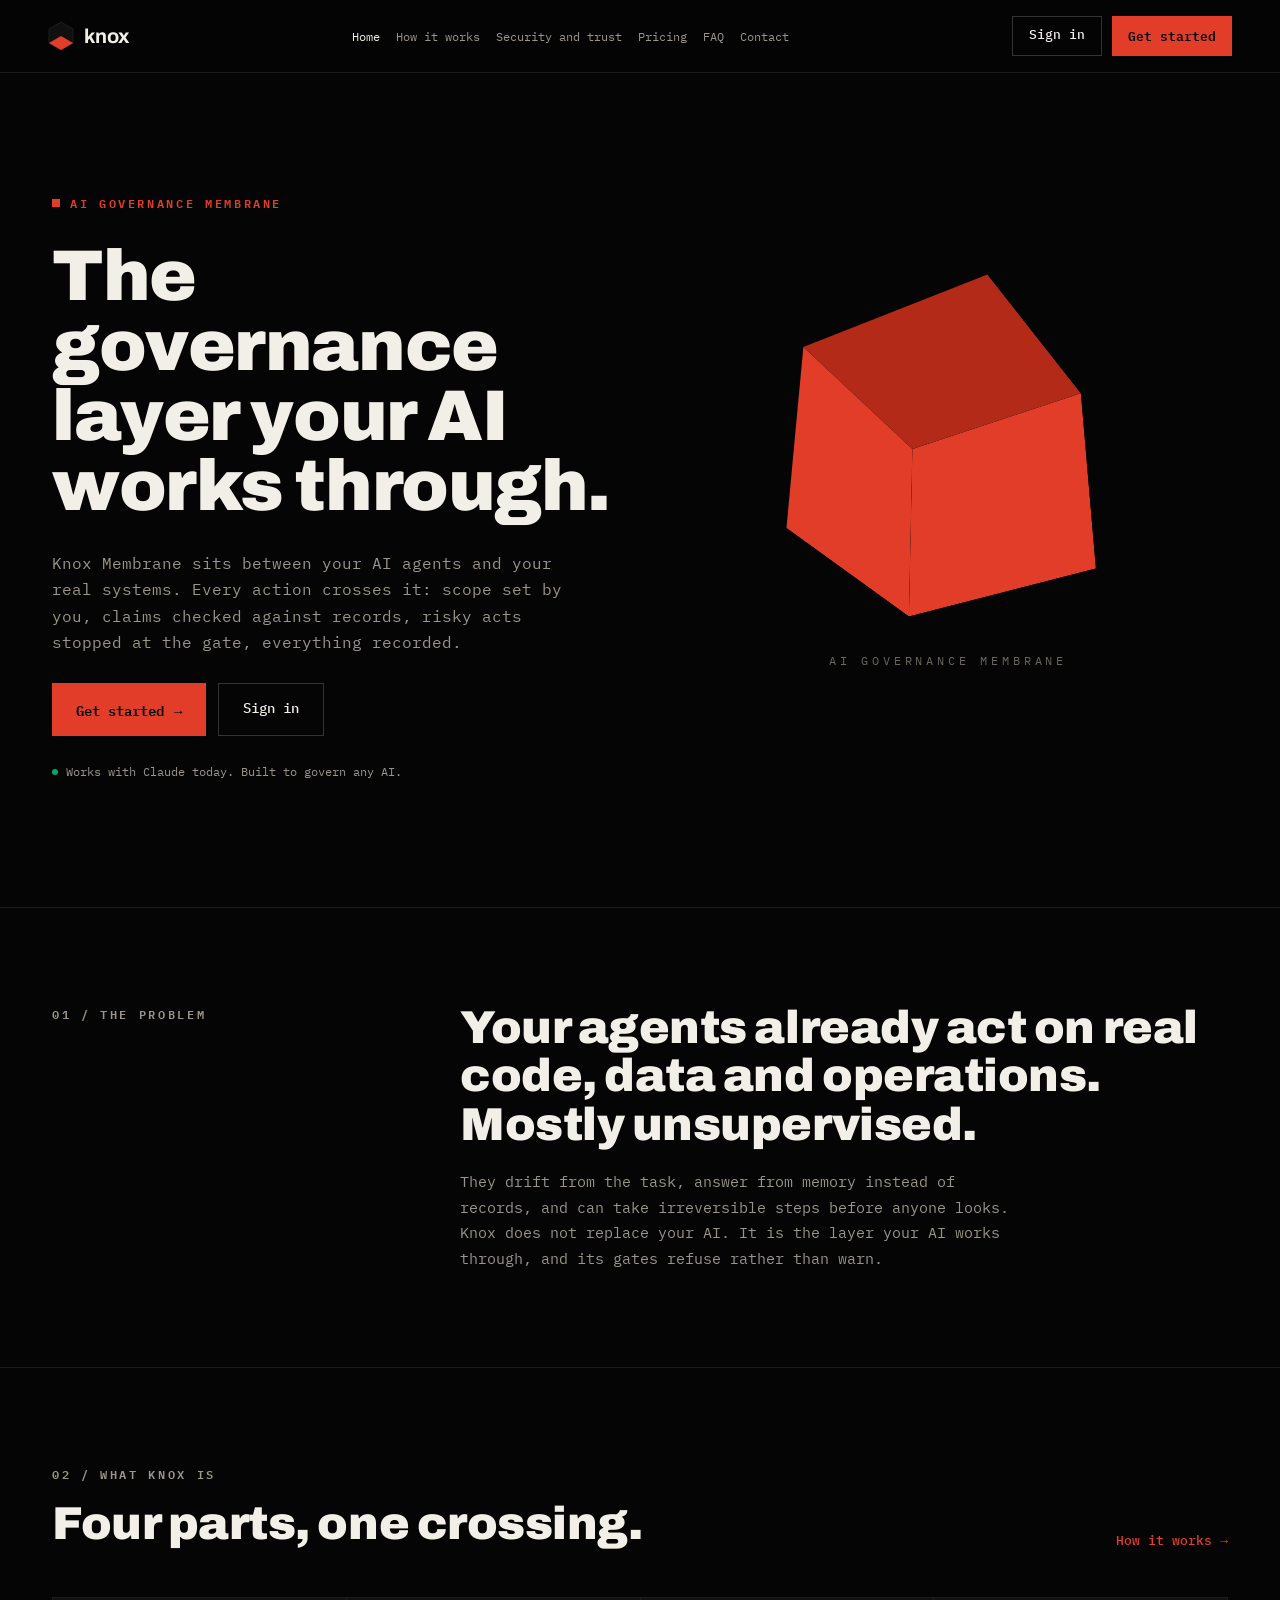
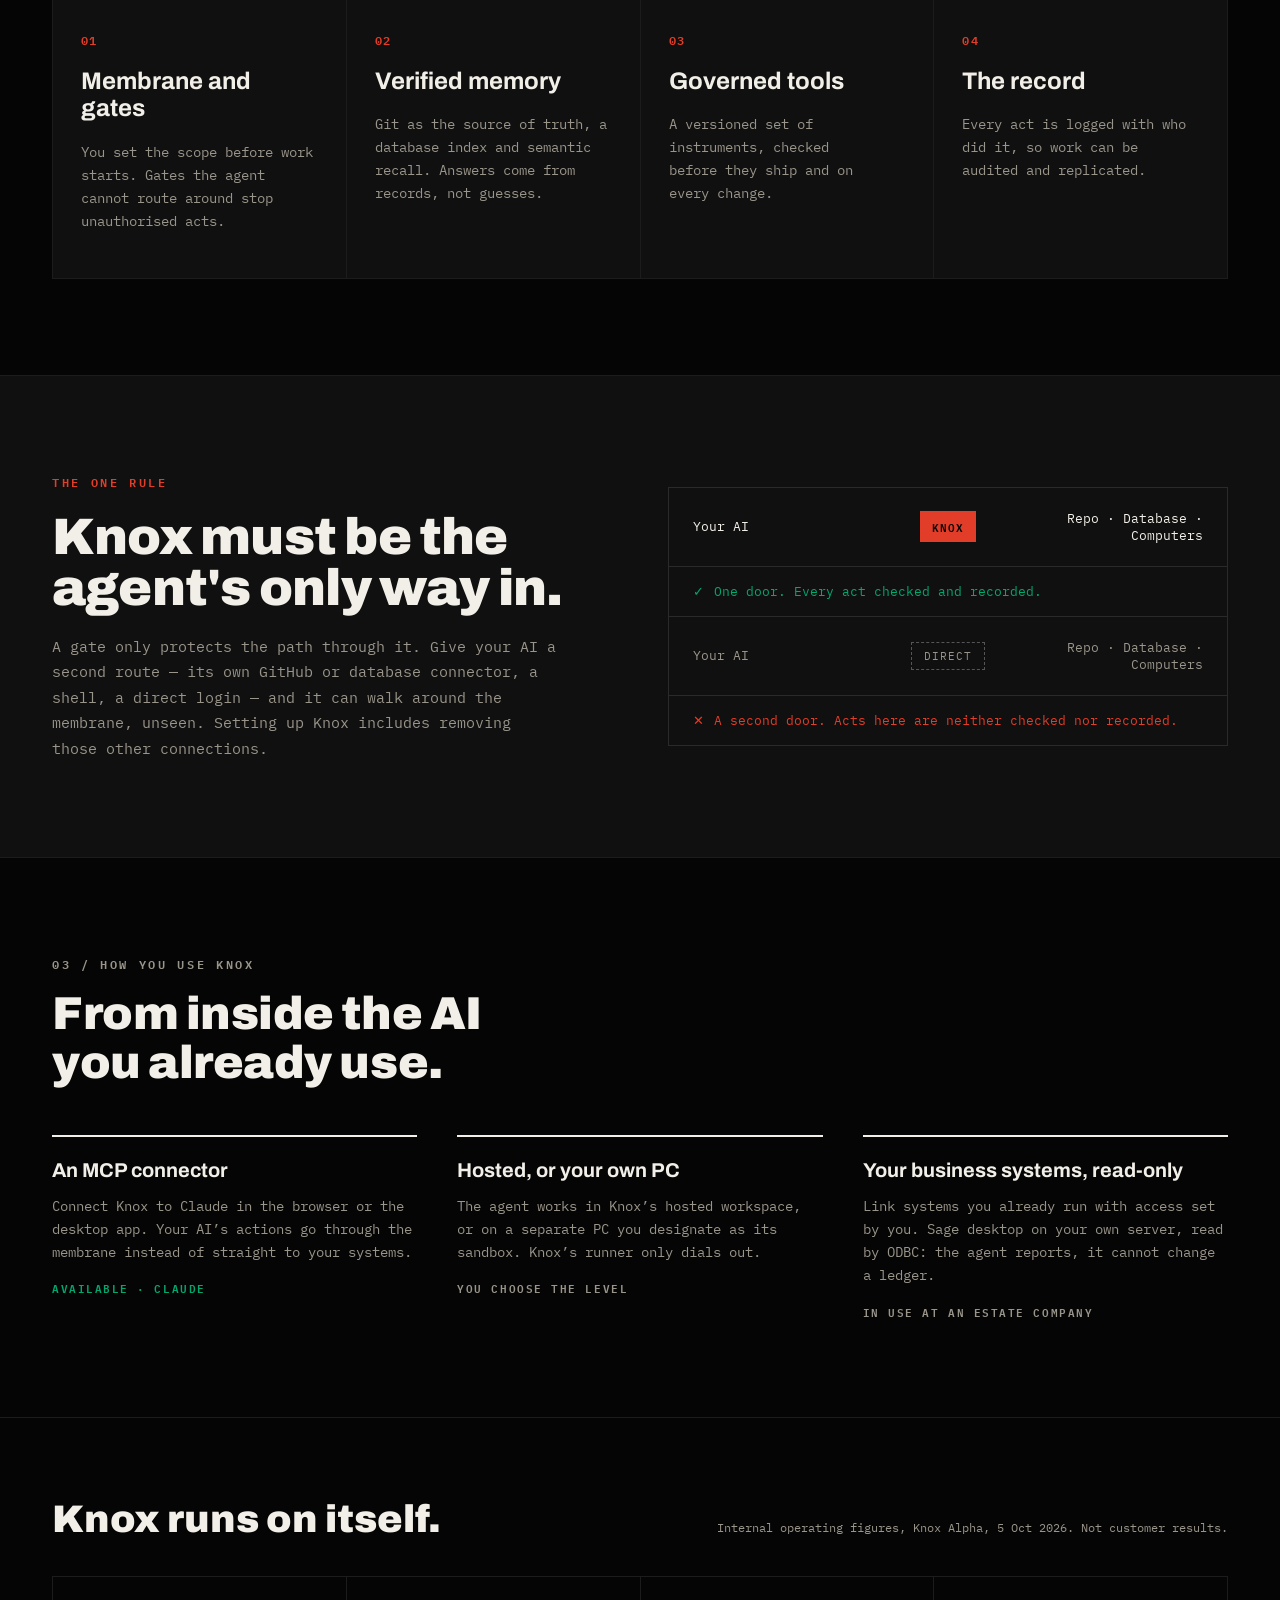
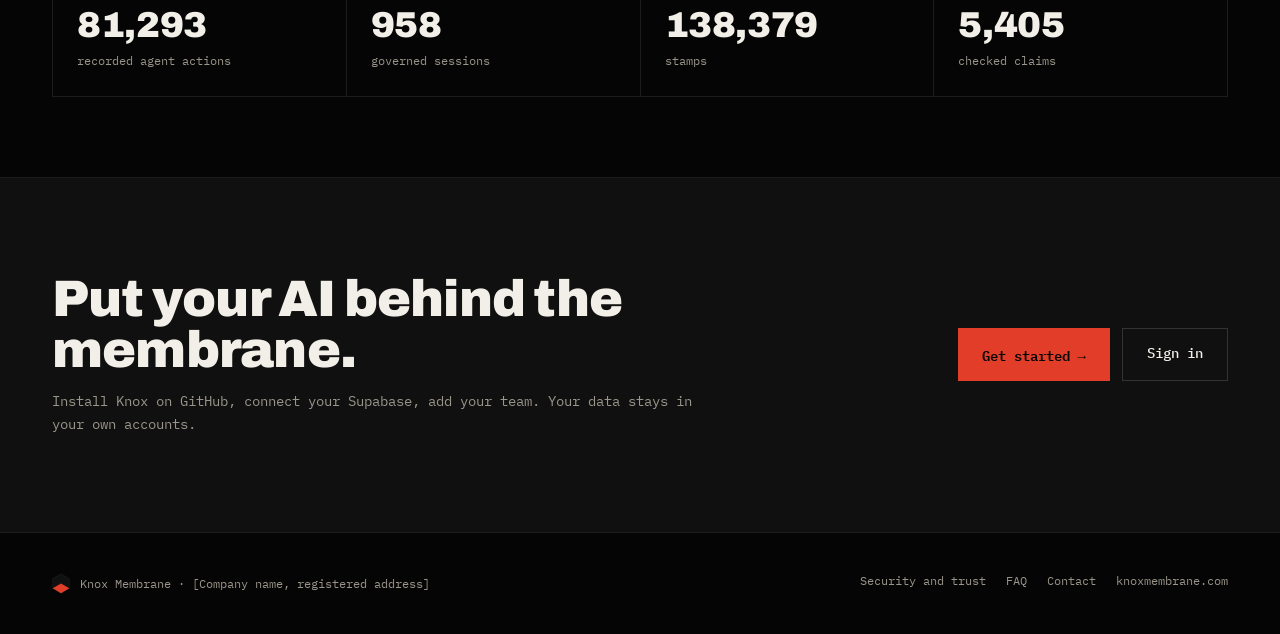
==== index.html @ 1e892e7b "Add files via upload" ====
<!DOCTYPE html>
<html lang="en">
<head>
<meta charset="utf-8">
<meta name="viewport" content="width=device-width, initial-scale=1">
<title>Knox Membrane — AI governance membrane</title>
<meta name="description" content="Knox Membrane is the governance layer your AI works through: scope set by you, claims checked against records, risky acts stopped at the gate, every act recorded.">
<meta name="theme-color" content="#050505">
<link rel="preload" href="fonts/archivo-latin.woff2" as="font" type="font/woff2" crossorigin>
<link rel="preload" href="fonts/plexmono-400.woff2" as="font" type="font/woff2" crossorigin>
<link rel="stylesheet" href="styles.css">
</head>
<body>
<div style="min-height:100vh;display:flex;flex-direction:column">

<header style="position:sticky;top:0;z-index:10;background:rgba(5,5,5,0.92);backdrop-filter:blur(8px);border-bottom:1px solid #1c1c1c">
  <div style="max-width:1240px;margin:0 auto;padding:16px 28px;display:flex;align-items:center;gap:16px 28px;flex-wrap:wrap">
    <a href="#" style="display:flex;align-items:center;gap:10px">
      <svg width="26" height="30" viewBox="-140 -160 280 320" aria-hidden="true"><polygon points="0,-150 130,-75 130,75 0,150 -130,75 -130,-75" fill="#101010" stroke="#262524" stroke-width="8"></polygon><polygon points="0,150 130,75 0,0 -130,75" fill="#E23D28"></polygon></svg>
      <span style="font-family:Archivo,sans-serif;font-weight:700;font-size:20px;color:#F2EFE8;line-height:1">knox</span>
    </a>
    <nav style="display:flex;flex-wrap:wrap;gap:8px 16px;font-size:12px;flex:1 1 auto;white-space:nowrap;justify-content:center">
      <a href="/" aria-current="page" style="color:#F2EFE8">Home</a>
      <a href="#" style="color:#9A958A" class="h1">How it works</a>
      <a href="#" style="color:#9A958A" class="h1">Security and trust</a>
      <a href="#" style="color:#9A958A" class="h1">Pricing</a>
      <a href="#" style="color:#9A958A" class="h1">FAQ</a>
      <a href="#" style="color:#9A958A" class="h1">Contact</a>
    </nav>
    <div style="display:flex;gap:10px;white-space:nowrap">
      <a href="https://auth.knoxmembrane.com" style="font-size:13px;font-weight:500;padding:9px 16px;border:1px solid #333;color:#F2EFE8" class="h2">Sign in</a>
      <a href="#get-started" style="font-size:13px;font-weight:600;padding:9px 16px;background:#E23D28;color:#050505" class="h3">Get started</a>
    </div>
  </div>
</header>

<main style="flex:1">

<section style="max-width:1240px;margin:0 auto;padding:72px 32px 80px;display:grid;grid-template-columns:repeat(auto-fit,minmax(min(100%,440px),1fr));gap:48px;align-items:center;min-height:calc(100vh - 66px)">
  <div style="display:flex;flex-direction:column;gap:28px">
    <div style="display:flex;align-items:center;gap:10px;font-size:12px;font-weight:600;letter-spacing:0.22em;color:#E23D28">
      <span style="width:8px;height:8px;background:#E23D28;display:block"></span>AI GOVERNANCE MEMBRANE
    </div>
    <h1 style="margin:0;font-family:Archivo,sans-serif;font-weight:900;font-size:clamp(40px,5.6vw,76px);line-height:0.98;letter-spacing:-0.02em;text-wrap:balance">The governance layer your AI works through.</h1>
    <p style="margin:0;font-size:16px;line-height:1.65;color:#9A958A;max-width:52ch;text-wrap:pretty">Knox Membrane sits between your AI agents and your real systems. Every action crosses it: scope set by you, claims checked against records, risky acts stopped at the gate, everything recorded.</p>
    <div style="display:flex;gap:12px;flex-wrap:wrap">
      <a href="#get-started" style="font-size:14px;font-weight:600;padding:15px 24px;background:#E23D28;color:#050505;display:flex;gap:10px;align-items:center" class="h3">Get started <span>→</span></a>
      <a href="https://auth.knoxmembrane.com" style="font-size:14px;font-weight:500;padding:15px 24px;border:1px solid #333;color:#F2EFE8" class="h2">Sign in</a>
    </div>
    <div style="font-size:12px;color:#9A958A;display:flex;gap:8px;align-items:center">
      <span style="width:6px;height:6px;border-radius:50%;background:#00A870;display:block"></span>Works with Claude today. Built to govern any AI.
    </div>
  </div>
  <div style="display:flex;flex-direction:column;justify-content:center;align-items:center;min-height:440px;gap:18px"><div class="knox-float" style="padding:40px 0 70px"><div role="img" aria-label="The Knox cube" style="perspective:1100px;width:220px;height:220px"><div class="knox-spin" style="width:100%;height:100%;position:relative;transform-style:preserve-3d"><div class="kf" style="background:#101010;transform:rotateY(0deg) translateZ(110px)">K</div><div class="kf" style="background:#1c1b19;transform:rotateY(90deg) translateZ(110px)">N</div><div class="kf" style="background:#101010;transform:rotateY(180deg) translateZ(110px)">O</div><div class="kf" style="background:#1c1b19;transform:rotateY(270deg) translateZ(110px)">X</div><div class="kw" style="background:#E23D28;transform:rotateY(0deg) translateZ(-107px)"><div style="color:rgba(8,8,8,0.9)">CLAUDE GPT XAI GROK GEMINI LLAMA MISTRAL QWEN DEEPSEEK CLAUDE GPT XAI GROK GEMINI LLAMA MISTRAL QWEN DEEPSEEK CLAUDE GPT XAI GROK GEMINI LLAMA MISTRAL QWEN DEEPSEEK CLAUDE GPT XAI GROK GEMINI LLAMA MISTRAL QWEN DEEPSEEK</div></div><div class="kw" style="background:#E23D28;transform:rotateY(90deg) translateZ(-107px)"><div style="color:rgba(8,8,8,0.9)">GROK GEMINI LLAMA MISTRAL QWEN DEEPSEEK CLAUDE GPT XAI GROK GEMINI LLAMA MISTRAL QWEN DEEPSEEK CLAUDE GPT XAI GROK GEMINI LLAMA MISTRAL QWEN DEEPSEEK CLAUDE GPT XAI GROK GEMINI LLAMA MISTRAL QWEN DEEPSEEK CLAUDE GPT XAI</div></div><div class="kw" style="background:#E23D28;transform:rotateY(180deg) translateZ(-107px)"><div style="color:rgba(8,8,8,0.9)">GEMINI LLAMA MISTRAL QWEN DEEPSEEK CLAUDE GPT XAI GROK GEMINI LLAMA MISTRAL QWEN DEEPSEEK CLAUDE GPT XAI GROK GEMINI LLAMA MISTRAL QWEN DEEPSEEK CLAUDE GPT XAI GROK GEMINI LLAMA MISTRAL QWEN DEEPSEEK CLAUDE GPT XAI GROK</div></div><div class="kw" style="background:#E23D28;transform:rotateY(270deg) translateZ(-107px)"><div style="color:rgba(8,8,8,0.9)">QWEN DEEPSEEK CLAUDE GPT XAI GROK GEMINI LLAMA MISTRAL QWEN DEEPSEEK CLAUDE GPT XAI GROK GEMINI LLAMA MISTRAL QWEN DEEPSEEK CLAUDE GPT XAI GROK GEMINI LLAMA MISTRAL QWEN DEEPSEEK CLAUDE GPT XAI GROK GEMINI LLAMA MISTRAL</div></div><div class="kw" style="background:#B32A18;transform:rotateX(-90deg) translateZ(-107px)"><div style="color:rgba(0,0,0,0.85)">CLAUDE GPT XAI GROK GEMINI LLAMA MISTRAL QWEN DEEPSEEK CLAUDE GPT XAI GROK GEMINI LLAMA MISTRAL QWEN DEEPSEEK CLAUDE GPT XAI GROK GEMINI LLAMA MISTRAL QWEN DEEPSEEK CLAUDE GPT XAI GROK GEMINI LLAMA MISTRAL QWEN DEEPSEEK</div></div></div></div></div><span style="font-size:12px;letter-spacing:0.32em;text-indent:0.32em;color:#6b675e">AI GOVERNANCE MEMBRANE</span></div>
</section>

<section style="border-top:1px solid #1c1c1c">
  <div style="max-width:1240px;margin:0 auto;padding:96px 32px;display:grid;grid-template-columns:repeat(auto-fit,minmax(min(100%,360px),1fr));gap:48px">
    <div style="font-size:12px;font-weight:600;letter-spacing:0.22em;color:#9A958A">01 / THE PROBLEM</div>
    <div style="display:flex;flex-direction:column;gap:20px;grid-column:span 2">
      <h2 style="margin:0;font-family:Archivo,sans-serif;font-weight:900;font-size:clamp(30px,3.6vw,48px);line-height:1.05;letter-spacing:-0.01em;text-wrap:balance">Your agents already act on real code, data and operations. Mostly unsupervised.</h2>
      <p style="margin:0;font-size:15px;line-height:1.7;color:#9A958A;max-width:62ch;text-wrap:pretty">They drift from the task, answer from memory instead of records, and can take irreversible steps before anyone looks. Knox does not replace your AI. It is the layer your AI works through, and its gates refuse rather than warn.</p>
    </div>
  </div>
</section>

<section style="border-top:1px solid #1c1c1c">
  <div style="max-width:1240px;margin:0 auto;padding:96px 32px;display:flex;flex-direction:column;gap:48px">
    <div style="display:flex;justify-content:space-between;align-items:end;gap:24px;flex-wrap:wrap">
      <div style="display:flex;flex-direction:column;gap:16px">
        <div style="font-size:12px;font-weight:600;letter-spacing:0.22em;color:#9A958A">02 / WHAT KNOX IS</div>
        <h2 style="margin:0;font-family:Archivo,sans-serif;font-weight:900;font-size:clamp(30px,3.6vw,48px);line-height:1.05;letter-spacing:-0.01em">Four parts, one crossing.</h2>
      </div>
      <a href="#" style="font-size:13px;font-weight:500;color:#E23D28" class="h1">How it works →</a>
    </div>
    <div style="display:grid;grid-template-columns:repeat(auto-fit,minmax(min(100%,250px),1fr));gap:1px;background:#1c1c1c;border:1px solid #1c1c1c">
      
        <div style="background:#101010;padding:32px 28px 36px;display:flex;flex-direction:column;gap:18px;min-height:280px">
          <div style="font-size:12px;font-weight:600;color:#E23D28;letter-spacing:0.12em">01</div>
          <h3 style="margin:0;font-family:Archivo,sans-serif;font-weight:700;font-size:24px;line-height:1.15">Membrane and gates</h3>
          <p style="margin:0;font-size:14px;line-height:1.65;color:#9A958A;text-wrap:pretty">You set the scope before work starts. Gates the agent cannot route around stop unauthorised acts.</p>
        </div>
      
        <div style="background:#101010;padding:32px 28px 36px;display:flex;flex-direction:column;gap:18px;min-height:280px">
          <div style="font-size:12px;font-weight:600;color:#E23D28;letter-spacing:0.12em">02</div>
          <h3 style="margin:0;font-family:Archivo,sans-serif;font-weight:700;font-size:24px;line-height:1.15">Verified memory</h3>
          <p style="margin:0;font-size:14px;line-height:1.65;color:#9A958A;text-wrap:pretty">Git as the source of truth, a database index and semantic recall. Answers come from records, not guesses.</p>
        </div>
      
        <div style="background:#101010;padding:32px 28px 36px;display:flex;flex-direction:column;gap:18px;min-height:280px">
          <div style="font-size:12px;font-weight:600;color:#E23D28;letter-spacing:0.12em">03</div>
          <h3 style="margin:0;font-family:Archivo,sans-serif;font-weight:700;font-size:24px;line-height:1.15">Governed tools</h3>
          <p style="margin:0;font-size:14px;line-height:1.65;color:#9A958A;text-wrap:pretty">A versioned set of instruments, checked before they ship and on every change.</p>
        </div>
      
        <div style="background:#101010;padding:32px 28px 36px;display:flex;flex-direction:column;gap:18px;min-height:280px">
          <div style="font-size:12px;font-weight:600;color:#E23D28;letter-spacing:0.12em">04</div>
          <h3 style="margin:0;font-family:Archivo,sans-serif;font-weight:700;font-size:24px;line-height:1.15">The record</h3>
          <p style="margin:0;font-size:14px;line-height:1.65;color:#9A958A;text-wrap:pretty">Every act is logged with who did it, so work can be audited and replicated.</p>
        </div>
      
    </div>
  </div>
</section>

<section style="border-top:1px solid #1c1c1c;background:#101010">
  <div style="max-width:1240px;margin:0 auto;padding:96px 32px;display:grid;grid-template-columns:repeat(auto-fit,minmax(min(100%,420px),1fr));gap:56px;align-items:center">
    <div style="display:flex;flex-direction:column;gap:20px">
      <div style="font-size:12px;font-weight:600;letter-spacing:0.22em;color:#E23D28">THE ONE RULE</div>
      <h2 style="margin:0;font-family:Archivo,sans-serif;font-weight:900;font-size:clamp(32px,4vw,56px);line-height:1;letter-spacing:-0.015em;text-wrap:balance">Knox must be the agent's only way in.</h2>
      <p style="margin:0;font-size:15px;line-height:1.7;color:#9A958A;max-width:56ch;text-wrap:pretty">A gate only protects the path through it. Give your AI a second route — its own GitHub or database connector, a shell, a direct login — and it can walk around the membrane, unseen. Setting up Knox includes removing those other connections.</p>
    </div>
    <div style="display:flex;flex-direction:column;border:1px solid #2a2a2a;font-size:13px">
      <div style="display:grid;grid-template-columns:1fr auto 1fr;align-items:center;gap:16px;padding:22px 24px;border-bottom:1px solid #2a2a2a">
        <span>Your AI</span>
        <span style="padding:6px 12px;background:#E23D28;color:#050505;font-weight:600;letter-spacing:0.1em;font-size:11px">KNOX</span>
        <span style="text-align:right">Repo · Database · Computers</span>
      </div>
      <div style="padding:16px 24px;display:flex;gap:10px;align-items:center;color:#00A870;border-bottom:1px solid #2a2a2a"><span>✓</span><span>One door. Every act checked and recorded.</span></div>
      <div style="display:grid;grid-template-columns:1fr auto 1fr;align-items:center;gap:16px;padding:22px 24px;border-bottom:1px solid #2a2a2a;color:#9A958A">
        <span>Your AI</span>
        <span style="padding:6px 12px;border:1px dashed #555;font-size:11px;letter-spacing:0.1em">DIRECT</span>
        <span style="text-align:right">Repo · Database · Computers</span>
      </div>
      <div style="padding:16px 24px;display:flex;gap:10px;align-items:center;color:#E23D28"><span>✕</span><span>A second door. Acts here are neither checked nor recorded.</span></div>
    </div>
  </div>
</section>

<section style="border-top:1px solid #1c1c1c">
  <div style="max-width:1240px;margin:0 auto;padding:96px 32px;display:flex;flex-direction:column;gap:48px">
    <div style="display:flex;flex-direction:column;gap:16px;max-width:760px">
      <div style="font-size:12px;font-weight:600;letter-spacing:0.22em;color:#9A958A">03 / HOW YOU USE KNOX</div>
      <h2 style="margin:0;font-family:Archivo,sans-serif;font-weight:900;font-size:clamp(30px,3.6vw,48px);line-height:1.05;letter-spacing:-0.01em;text-wrap:balance">From inside the AI you already use.</h2>
    </div>
    <div style="display:grid;grid-template-columns:repeat(auto-fit,minmax(min(100%,300px),1fr));gap:40px">
      
        <div style="display:flex;flex-direction:column;gap:14px;border-top:2px solid #F2EFE8;padding-top:22px">
          <h3 style="margin:0;font-family:Archivo,sans-serif;font-weight:700;font-size:20px">An MCP connector</h3>
          <p style="margin:0;font-size:14px;line-height:1.65;color:#9A958A;text-wrap:pretty">Connect Knox to Claude in the browser or the desktop app. Your AI’s actions go through the membrane instead of straight to your systems.</p>
          <span style="font-size:11px;font-weight:600;letter-spacing:0.14em;color:#00A870">AVAILABLE · CLAUDE</span>
        </div>
      
        <div style="display:flex;flex-direction:column;gap:14px;border-top:2px solid #F2EFE8;padding-top:22px">
          <h3 style="margin:0;font-family:Archivo,sans-serif;font-weight:700;font-size:20px">Hosted, or your own PC</h3>
          <p style="margin:0;font-size:14px;line-height:1.65;color:#9A958A;text-wrap:pretty">The agent works in Knox’s hosted workspace, or on a separate PC you designate as its sandbox. Knox’s runner only dials out.</p>
          <span style="font-size:11px;font-weight:600;letter-spacing:0.14em;color:#9A958A">YOU CHOOSE THE LEVEL</span>
        </div>
      
        <div style="display:flex;flex-direction:column;gap:14px;border-top:2px solid #F2EFE8;padding-top:22px">
          <h3 style="margin:0;font-family:Archivo,sans-serif;font-weight:700;font-size:20px">Your business systems, read-only</h3>
          <p style="margin:0;font-size:14px;line-height:1.65;color:#9A958A;text-wrap:pretty">Link systems you already run with access set by you. Sage desktop on your own server, read by ODBC: the agent reports, it cannot change a ledger.</p>
          <span style="font-size:11px;font-weight:600;letter-spacing:0.14em;color:#9A958A">IN USE AT AN ESTATE COMPANY</span>
        </div>
      
    </div>
  </div>
</section>


<section style="border-top:1px solid #1c1c1c">
  <div style="max-width:1240px;margin:0 auto;padding:80px 32px;display:flex;flex-direction:column;gap:36px">
    <div style="display:flex;justify-content:space-between;gap:16px;flex-wrap:wrap;align-items:baseline">
      <h2 style="margin:0;font-family:Archivo,sans-serif;font-weight:900;font-size:clamp(26px,3vw,40px)">Knox runs on itself.</h2>
      <span style="font-size:12px;color:#9A958A">Internal operating figures, Knox Alpha, 5 Oct 2026. Not customer results.</span>
    </div>
    <div style="display:grid;grid-template-columns:repeat(auto-fit,minmax(min(100%,180px),1fr));gap:1px;background:#1c1c1c;border:1px solid #1c1c1c">
      
        <div style="background:#050505;padding:28px 24px;display:flex;flex-direction:column;gap:8px">
          <span style="font-family:Archivo,sans-serif;font-weight:900;font-size:36px;letter-spacing:-0.01em">81,293</span>
          <span style="font-size:12px;color:#9A958A">recorded agent actions</span>
        </div>
      
        <div style="background:#050505;padding:28px 24px;display:flex;flex-direction:column;gap:8px">
          <span style="font-family:Archivo,sans-serif;font-weight:900;font-size:36px;letter-spacing:-0.01em">958</span>
          <span style="font-size:12px;color:#9A958A">governed sessions</span>
        </div>
      
        <div style="background:#050505;padding:28px 24px;display:flex;flex-direction:column;gap:8px">
          <span style="font-family:Archivo,sans-serif;font-weight:900;font-size:36px;letter-spacing:-0.01em">138,379</span>
          <span style="font-size:12px;color:#9A958A">stamps</span>
        </div>
      
        <div style="background:#050505;padding:28px 24px;display:flex;flex-direction:column;gap:8px">
          <span style="font-family:Archivo,sans-serif;font-weight:900;font-size:36px;letter-spacing:-0.01em">5,405</span>
          <span style="font-size:12px;color:#9A958A">checked claims</span>
        </div>
      
    </div>
  </div>
</section>


<section id="get-started" style="border-top:1px solid #1c1c1c;background:#101010">
  <div style="max-width:1240px;margin:0 auto;padding:96px 32px;display:flex;justify-content:space-between;align-items:center;gap:40px;flex-wrap:wrap">
    <div style="display:flex;flex-direction:column;gap:14px;max-width:640px">
      <h2 style="margin:0;font-family:Archivo,sans-serif;font-weight:900;font-size:clamp(32px,4vw,56px);line-height:1;letter-spacing:-0.015em">Put your AI behind the membrane.</h2>
      <p style="margin:0;font-size:14px;line-height:1.65;color:#9A958A">Install Knox on GitHub, connect your Supabase, add your team. Your data stays in your own accounts.</p>
    </div>
    <div style="display:flex;gap:12px;flex-wrap:wrap">
      <a href="#" style="font-size:14px;font-weight:600;padding:15px 24px;background:#E23D28;color:#050505" class="h3">Get started →</a>
      <a href="https://auth.knoxmembrane.com" style="font-size:14px;font-weight:500;padding:15px 24px;border:1px solid #333;color:#F2EFE8" class="h2">Sign in</a>
    </div>
  </div>
</section>

</main>

<footer style="border-top:1px solid #1c1c1c">
  <div style="max-width:1240px;margin:0 auto;padding:40px 32px;display:flex;justify-content:space-between;gap:24px;flex-wrap:wrap;font-size:12px;color:#9A958A">
    <div style="display:flex;align-items:center;gap:10px">
      <svg width="18" height="21" viewBox="-140 -160 280 320" aria-hidden="true"><polygon points="0,-150 130,-75 130,75 0,150 -130,75 -130,-75" fill="#101010" stroke="#262524" stroke-width="8"></polygon><polygon points="0,150 130,75 0,0 -130,75" fill="#E23D28"></polygon></svg>
      <span>Knox Membrane · [Company name, registered address]</span>
    </div>
    <div style="display:flex;gap:20px;flex-wrap:wrap">
      <a href="#" style="color:#9A958A">Security and trust</a>
      <a href="#" style="color:#9A958A">FAQ</a>
      <a href="#" style="color:#9A958A">Contact</a>
      <span>knoxmembrane.com</span>
    </div>
  </div>
</footer>

</div>
</body>
</html>
---- styles.css ----
@font-face{font-family:'Archivo';font-weight:700 900;font-display:swap;src:url("fonts/archivo-latin.woff2") format('woff2')}
@font-face{font-family:'IBM Plex Mono';font-weight:400;font-display:swap;src:url("fonts/plexmono-400.woff2") format('woff2')}
@font-face{font-family:'IBM Plex Mono';font-weight:500;font-display:swap;src:url("fonts/plexmono-500.woff2") format('woff2')}
@font-face{font-family:'IBM Plex Mono';font-weight:600;font-display:swap;src:url("fonts/plexmono-600.woff2") format('woff2')}
html,body{margin:0;background:#050505;color:#F2EFE8;font-family:'IBM Plex Mono',ui-monospace,monospace;-webkit-font-smoothing:antialiased}
*{box-sizing:border-box}
a{color:#F2EFE8;text-decoration:none}
a:hover{color:#E23D28}
@keyframes knoxfloat{0%,100%{transform:translateY(0)}50%{transform:translateY(-10px)}}
@keyframes knoxspin{from{transform:rotateX(34deg) rotateY(0deg)}to{transform:rotateX(34deg) rotateY(360deg)}}

.knox-float{animation:knoxfloat 13.7s ease-in-out infinite}
.knox-spin{transform:rotateX(34deg) rotateY(-30deg);animation:knoxspin 22s linear infinite}
.kf{position:absolute;inset:0;border:1px solid rgba(226,61,40,0.55);box-shadow:0 0 16px rgba(226,61,40,0.30),inset 0 0 12px rgba(226,61,40,0.14);backface-visibility:hidden;display:flex;align-items:center;justify-content:center;font-family:'Archivo',system-ui,sans-serif;font-weight:900;font-size:128px;color:#f2efe8}
.kw{position:absolute;inset:3px;backface-visibility:hidden;overflow:hidden}
.kw>div{position:absolute;inset:11px;overflow:hidden;font-size:10.5px;line-height:2.3;letter-spacing:.08em;word-spacing:6px;font-weight:500;text-align:center}
@media (prefers-reduced-motion: reduce){.knox-float,.knox-spin{animation:none}}
.h1:hover{color:#F2EFE8 !important}
.h2:hover{border-color:#F2EFE8 !important}
.h3:hover{background:#B32A18 !important;color:#F2EFE8 !important}
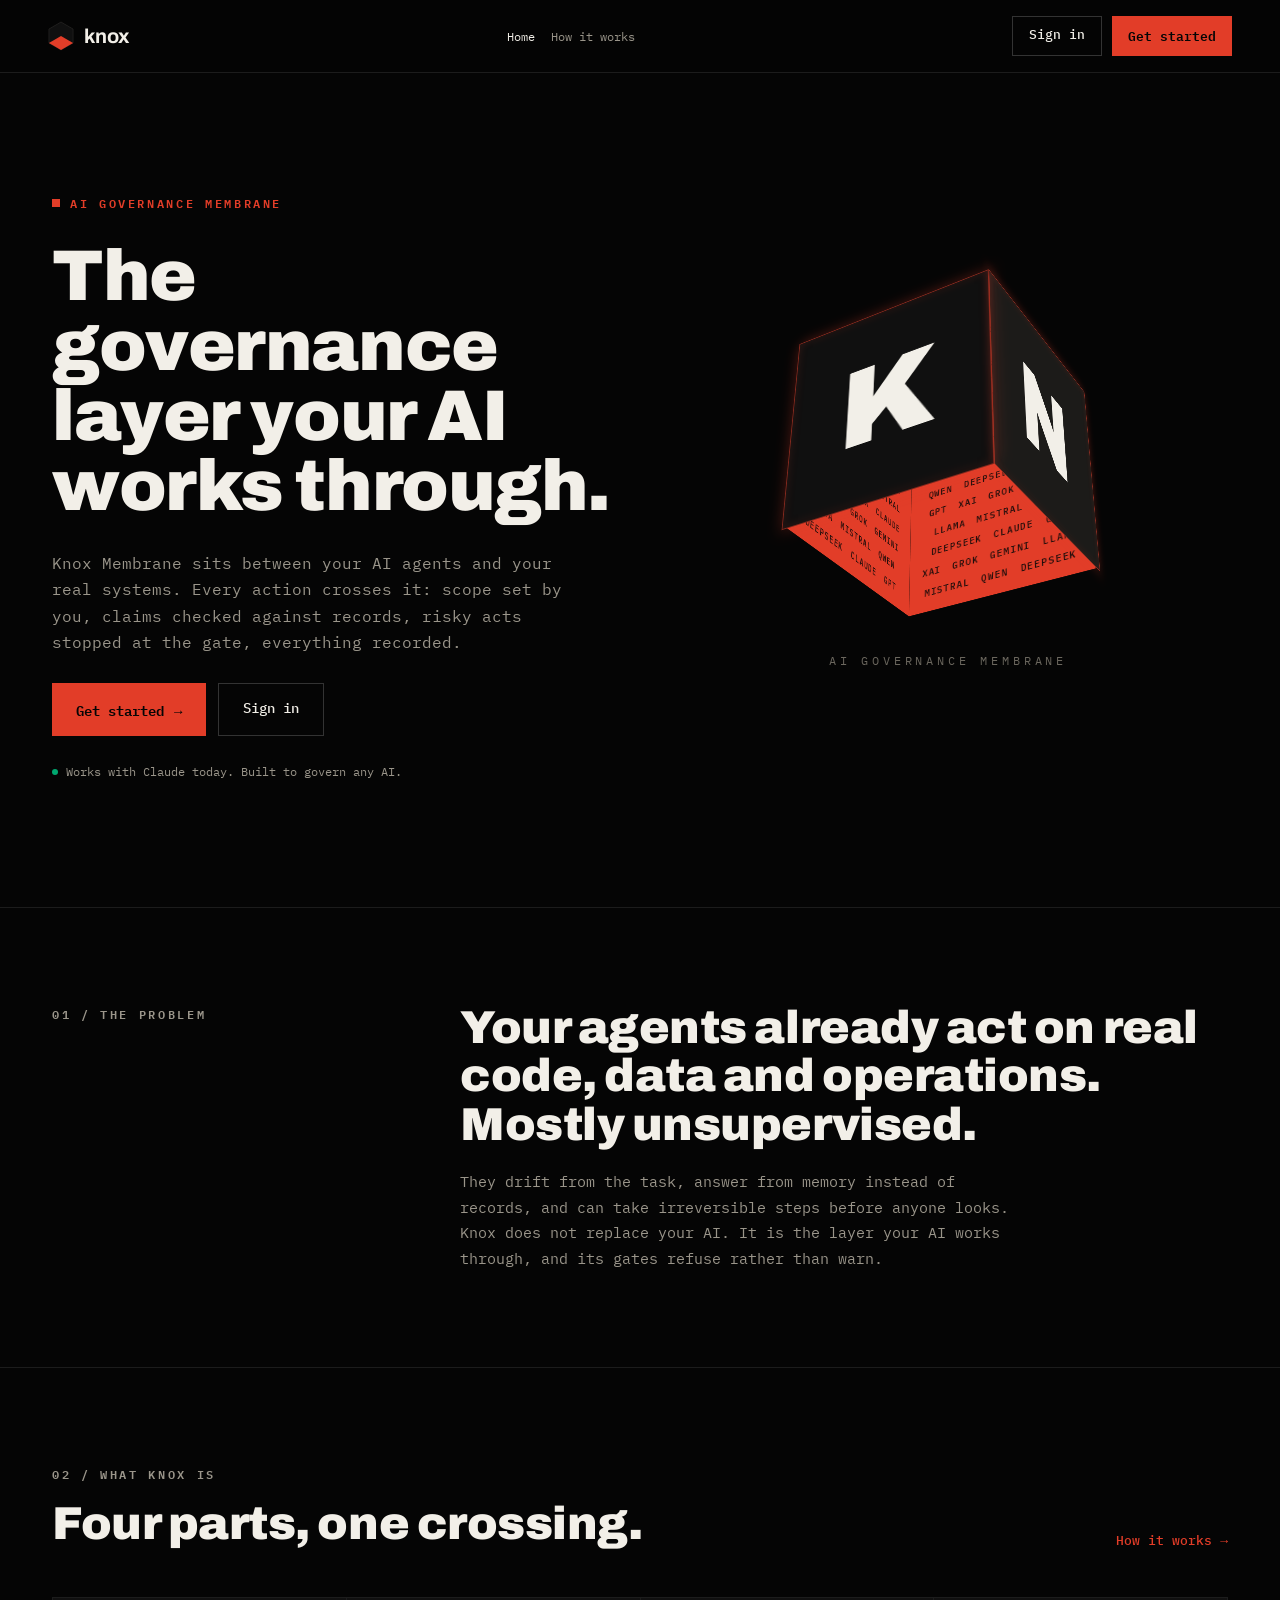
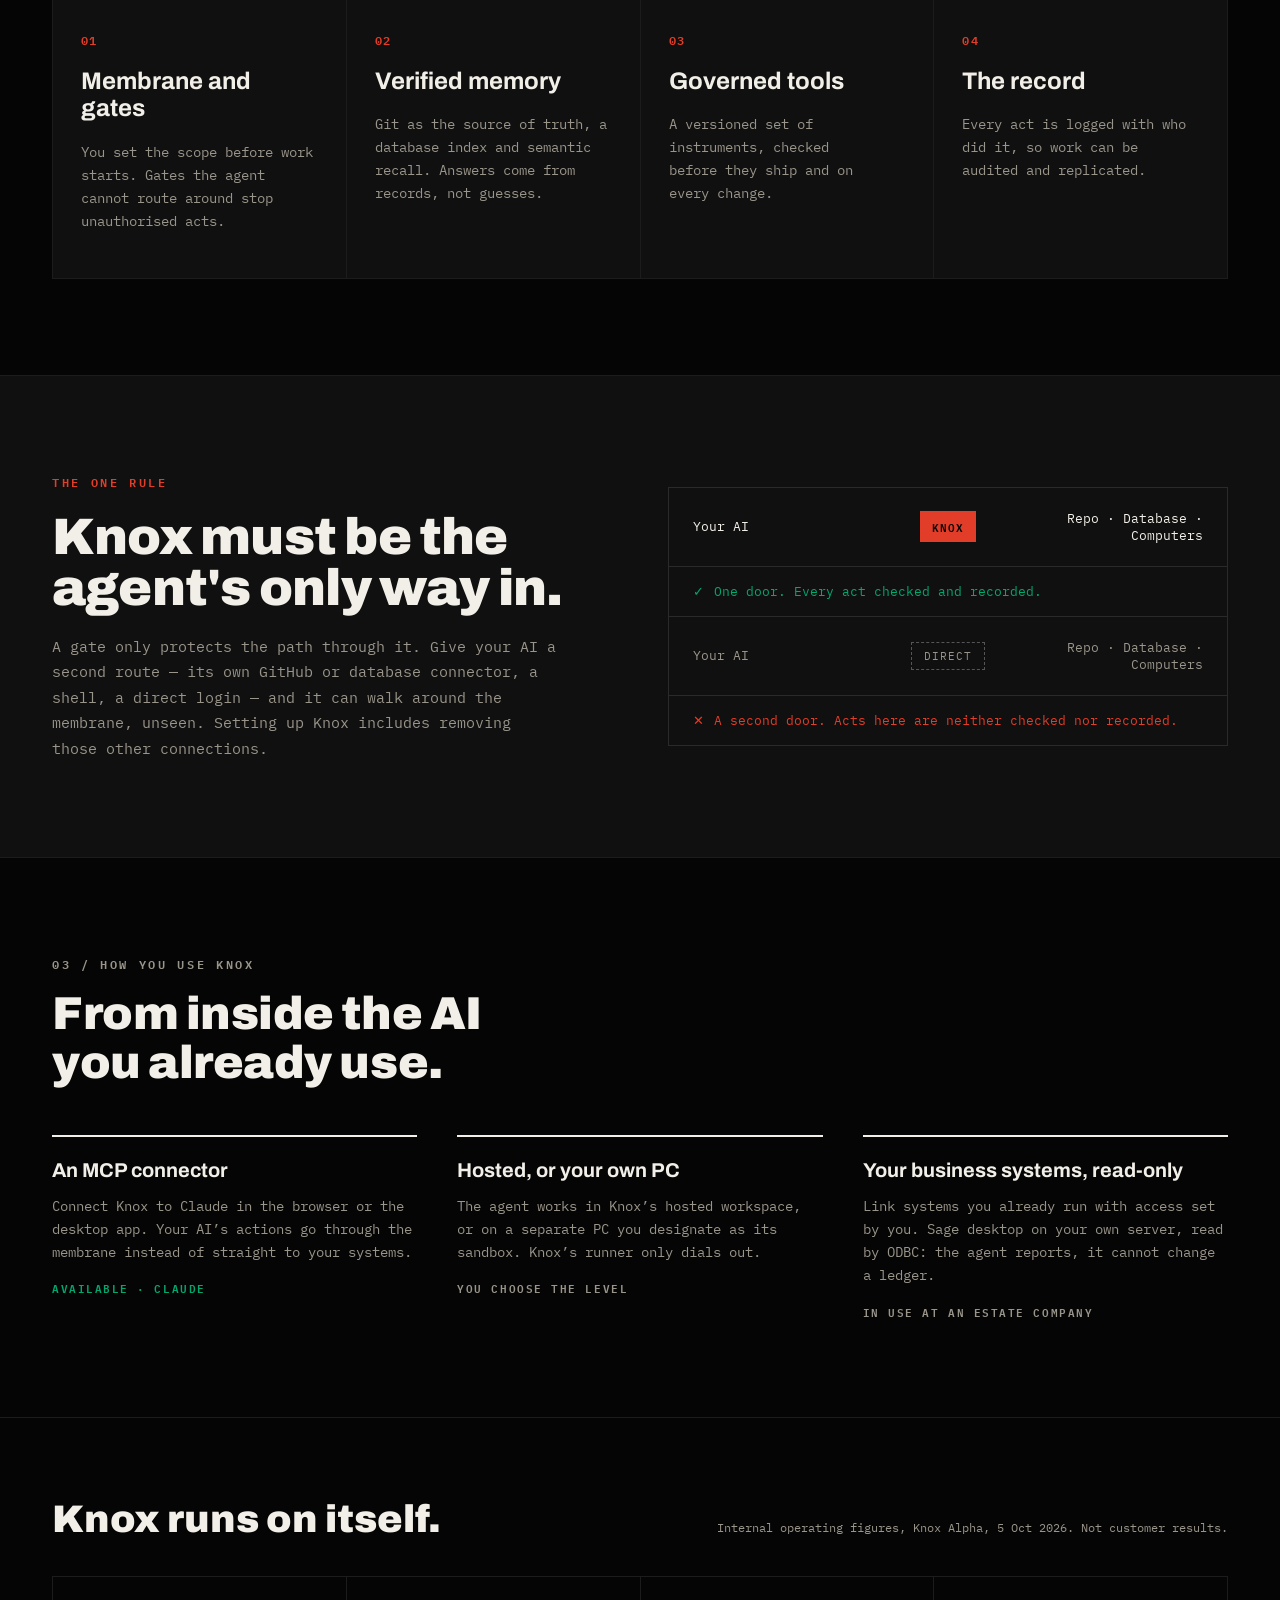
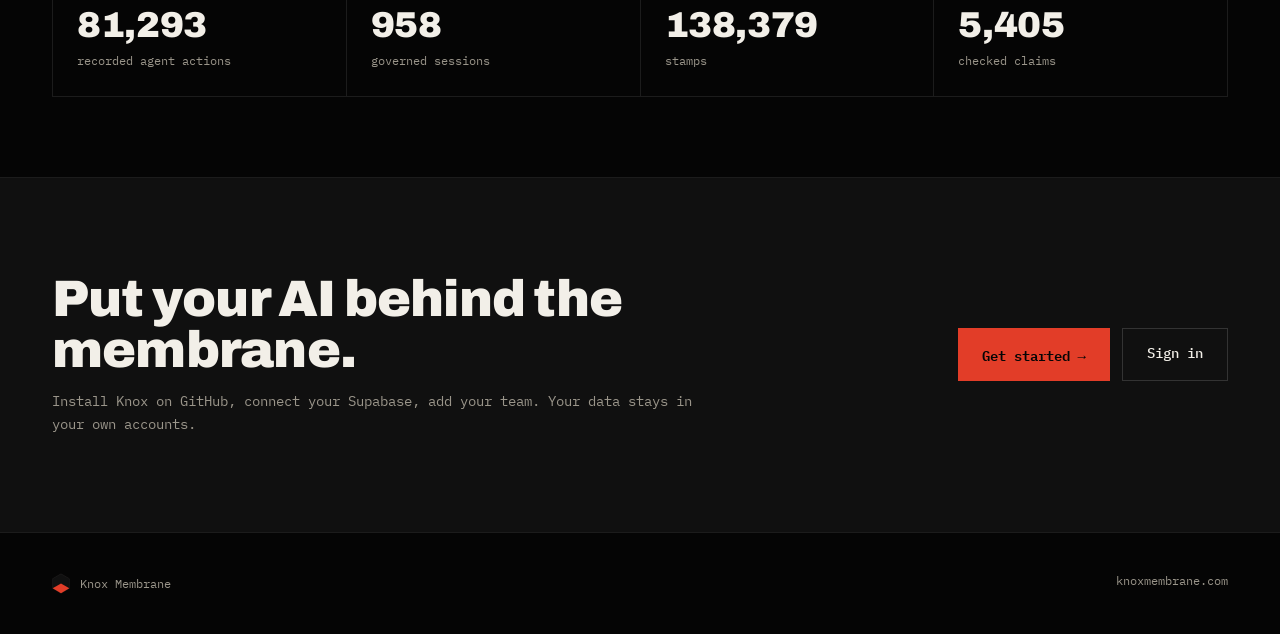
==== commit 5ab10c3a: "Add files via upload" ====
--- a/index.html
+++ b/index.html
@@ -15,17 +15,13 @@
 
 <header style="position:sticky;top:0;z-index:10;background:rgba(5,5,5,0.92);backdrop-filter:blur(8px);border-bottom:1px solid #1c1c1c">
   <div style="max-width:1240px;margin:0 auto;padding:16px 28px;display:flex;align-items:center;gap:16px 28px;flex-wrap:wrap">
-    <a href="#" style="display:flex;align-items:center;gap:10px">
+    <a href="/" style="display:flex;align-items:center;gap:10px">
       <svg width="26" height="30" viewBox="-140 -160 280 320" aria-hidden="true"><polygon points="0,-150 130,-75 130,75 0,150 -130,75 -130,-75" fill="#101010" stroke="#262524" stroke-width="8"></polygon><polygon points="0,150 130,75 0,0 -130,75" fill="#E23D28"></polygon></svg>
       <span style="font-family:Archivo,sans-serif;font-weight:700;font-size:20px;color:#F2EFE8;line-height:1">knox</span>
     </a>
     <nav style="display:flex;flex-wrap:wrap;gap:8px 16px;font-size:12px;flex:1 1 auto;white-space:nowrap;justify-content:center">
       <a href="/" aria-current="page" style="color:#F2EFE8">Home</a>
-      <a href="#" style="color:#9A958A" class="h1">How it works</a>
-      <a href="#" style="color:#9A958A" class="h1">Security and trust</a>
-      <a href="#" style="color:#9A958A" class="h1">Pricing</a>
-      <a href="#" style="color:#9A958A" class="h1">FAQ</a>
-      <a href="#" style="color:#9A958A" class="h1">Contact</a>
+      <a href="#how" style="color:#9A958A" class="h1">How it works</a>
     </nav>
     <div style="display:flex;gap:10px;white-space:nowrap">
       <a href="https://auth.knoxmembrane.com" style="font-size:13px;font-weight:500;padding:9px 16px;border:1px solid #333;color:#F2EFE8" class="h2">Sign in</a>
@@ -71,7 +67,7 @@
         <div style="font-size:12px;font-weight:600;letter-spacing:0.22em;color:#9A958A">02 / WHAT KNOX IS</div>
         <h2 style="margin:0;font-family:Archivo,sans-serif;font-weight:900;font-size:clamp(30px,3.6vw,48px);line-height:1.05;letter-spacing:-0.01em">Four parts, one crossing.</h2>
       </div>
-      <a href="#" style="font-size:13px;font-weight:500;color:#E23D28" class="h1">How it works →</a>
+      <a href="#how" style="font-size:13px;font-weight:500;color:#E23D28" class="h1">How it works →</a>
     </div>
     <div style="display:grid;grid-template-columns:repeat(auto-fit,minmax(min(100%,250px),1fr));gap:1px;background:#1c1c1c;border:1px solid #1c1c1c">
       
@@ -127,7 +123,7 @@
   </div>
 </section>
 
-<section style="border-top:1px solid #1c1c1c">
+<section id="how" style="border-top:1px solid #1c1c1c">
   <div style="max-width:1240px;margin:0 auto;padding:96px 32px;display:flex;flex-direction:column;gap:48px">
     <div style="display:flex;flex-direction:column;gap:16px;max-width:760px">
       <div style="font-size:12px;font-weight:600;letter-spacing:0.22em;color:#9A958A">03 / HOW YOU USE KNOX</div>
@@ -198,7 +194,7 @@
       <p style="margin:0;font-size:14px;line-height:1.65;color:#9A958A">Install Knox on GitHub, connect your Supabase, add your team. Your data stays in your own accounts.</p>
     </div>
     <div style="display:flex;gap:12px;flex-wrap:wrap">
-      <a href="#" style="font-size:14px;font-weight:600;padding:15px 24px;background:#E23D28;color:#050505" class="h3">Get started →</a>
+      <a href="https://github.com/apps/knox-membrane/installations/new" rel="noopener" style="font-size:14px;font-weight:600;padding:15px 24px;background:#E23D28;color:#050505" class="h3">Get started →</a>
       <a href="https://auth.knoxmembrane.com" style="font-size:14px;font-weight:500;padding:15px 24px;border:1px solid #333;color:#F2EFE8" class="h2">Sign in</a>
     </div>
   </div>
@@ -210,12 +206,9 @@
   <div style="max-width:1240px;margin:0 auto;padding:40px 32px;display:flex;justify-content:space-between;gap:24px;flex-wrap:wrap;font-size:12px;color:#9A958A">
     <div style="display:flex;align-items:center;gap:10px">
       <svg width="18" height="21" viewBox="-140 -160 280 320" aria-hidden="true"><polygon points="0,-150 130,-75 130,75 0,150 -130,75 -130,-75" fill="#101010" stroke="#262524" stroke-width="8"></polygon><polygon points="0,150 130,75 0,0 -130,75" fill="#E23D28"></polygon></svg>
-      <span>Knox Membrane · [Company name, registered address]</span>
+      <span>Knox Membrane</span>
     </div>
     <div style="display:flex;gap:20px;flex-wrap:wrap">
-      <a href="#" style="color:#9A958A">Security and trust</a>
-      <a href="#" style="color:#9A958A">FAQ</a>
-      <a href="#" style="color:#9A958A">Contact</a>
       <span>knoxmembrane.com</span>
     </div>
   </div>
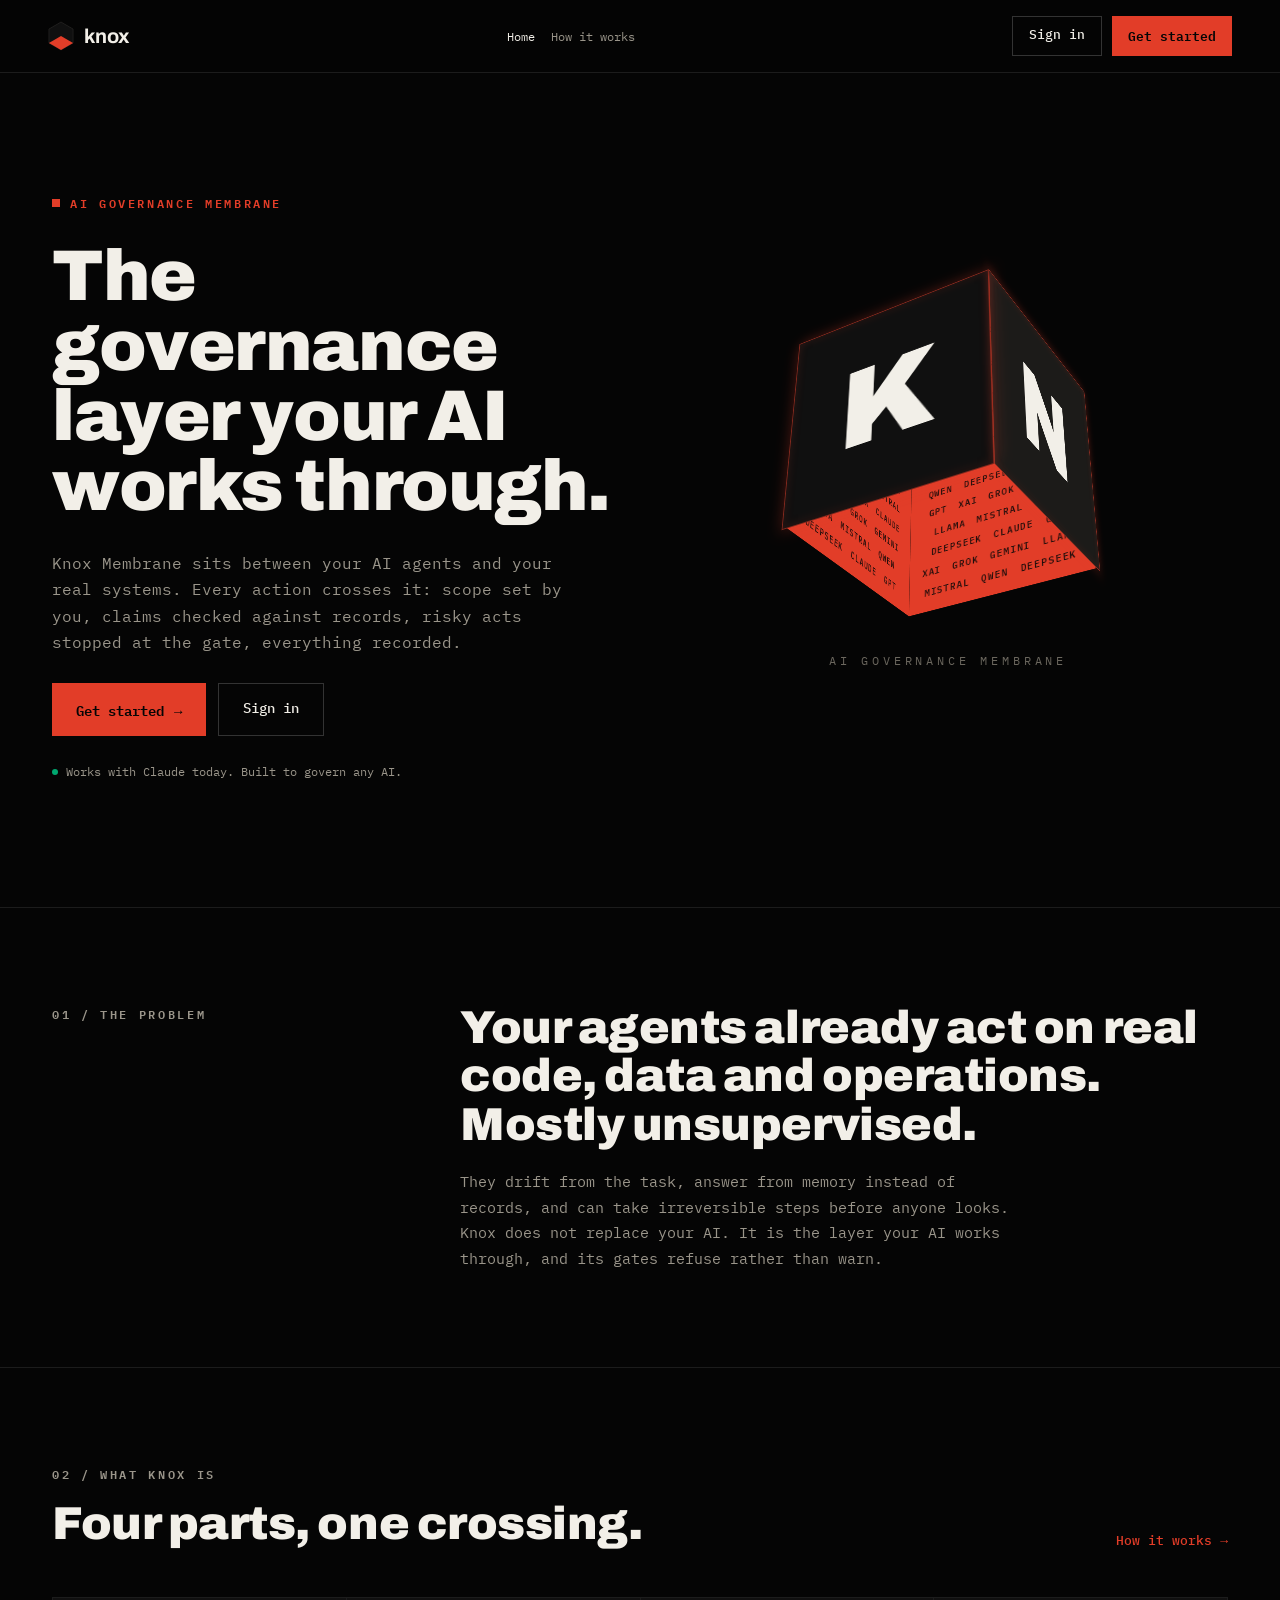
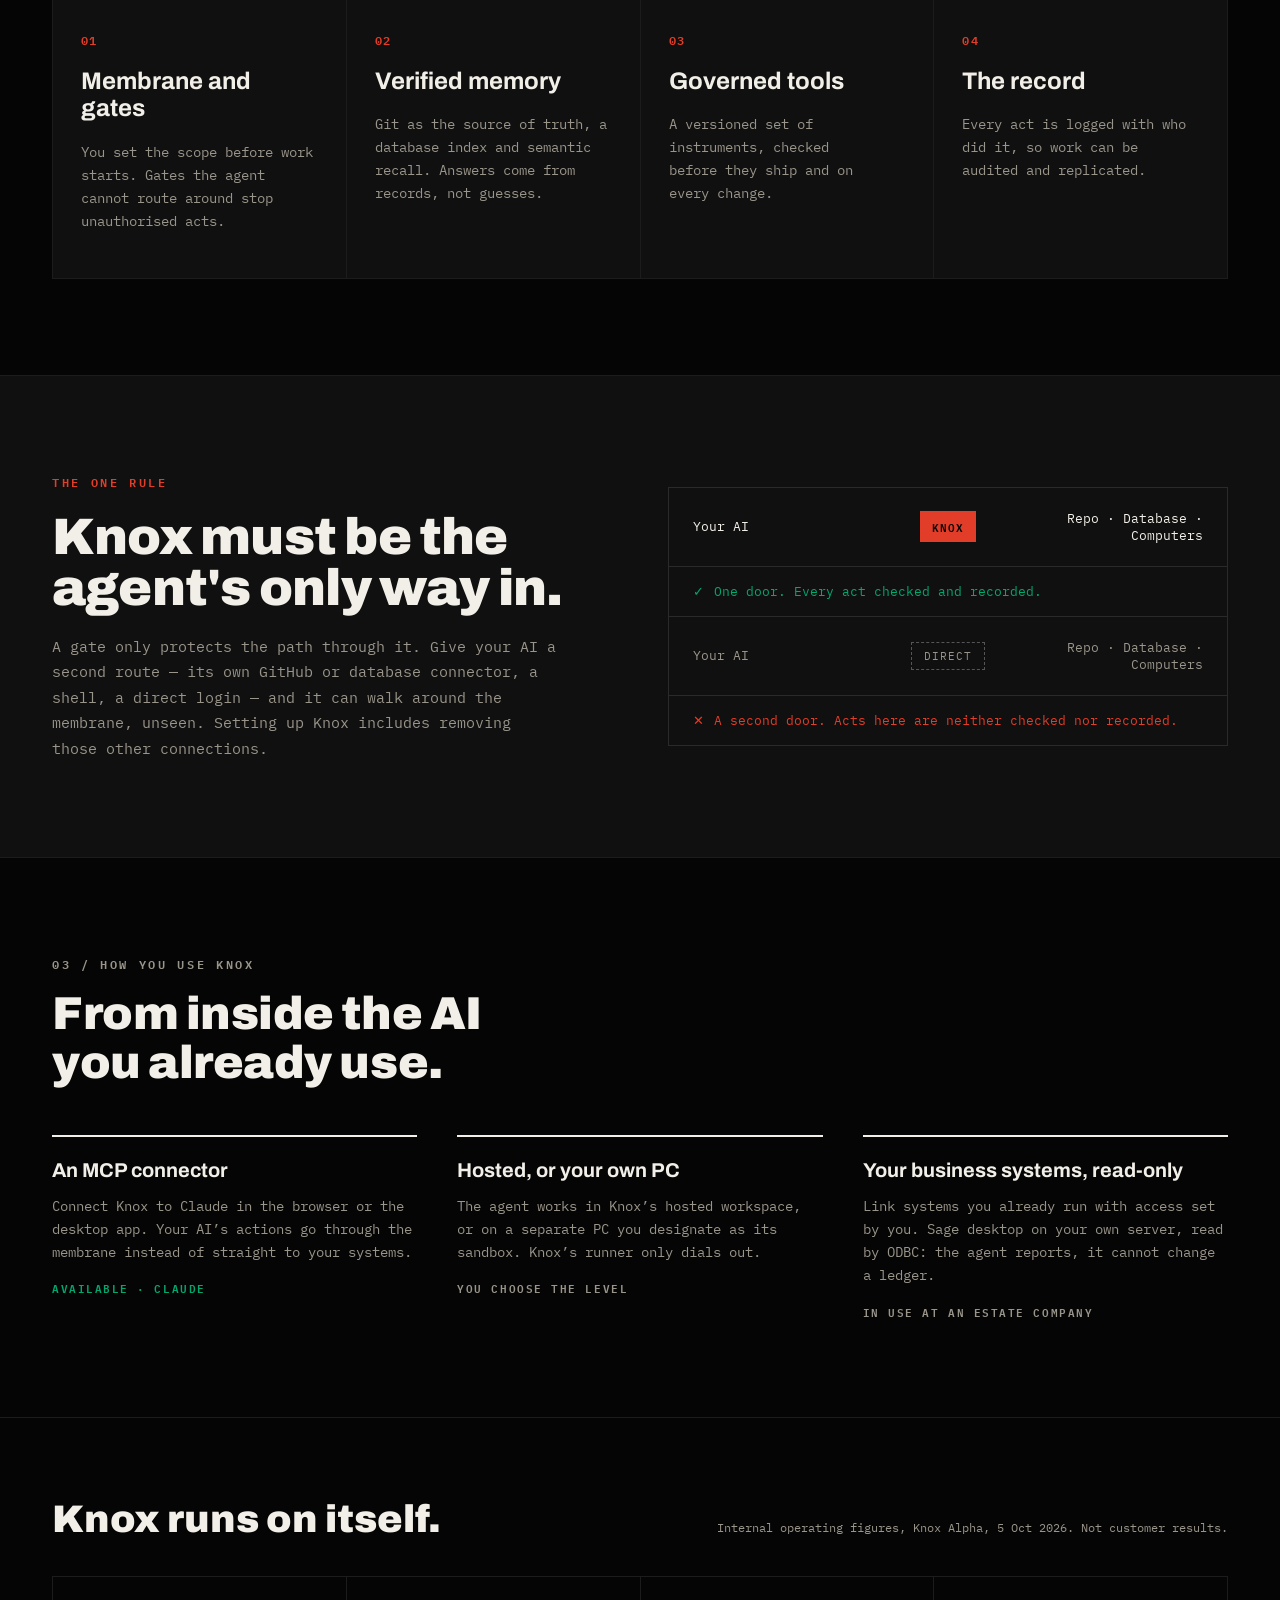
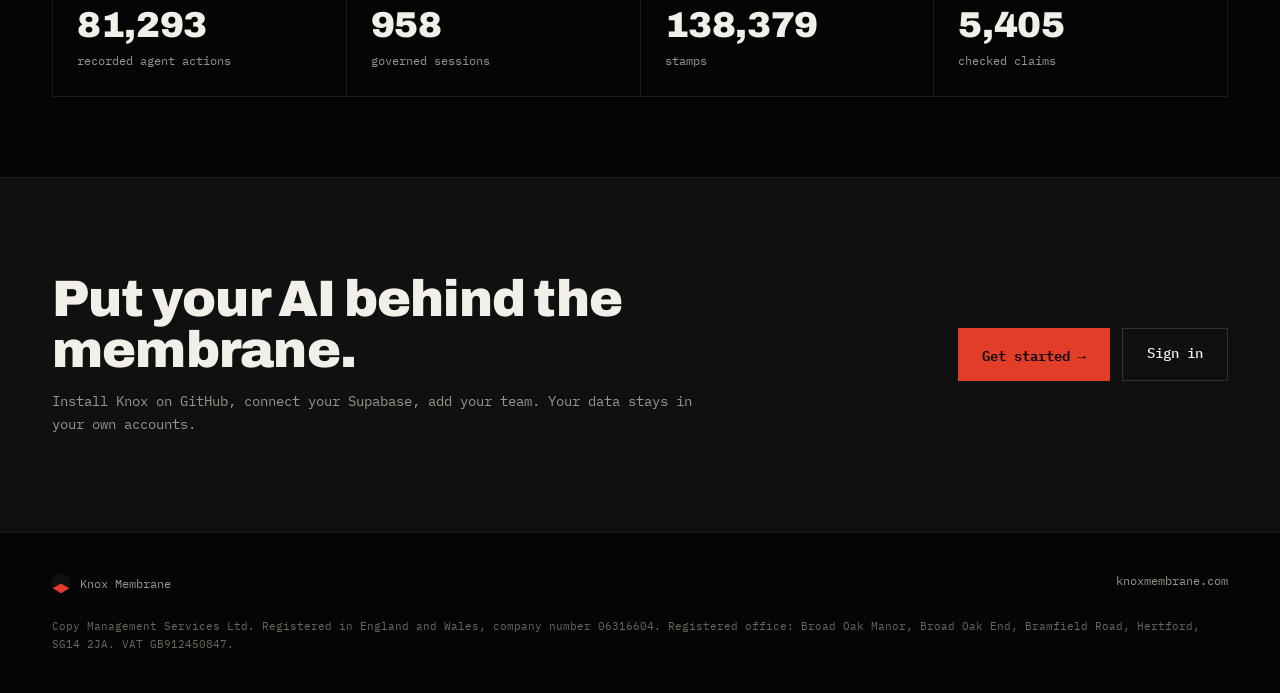
==== commit a9596e18: "Add files via upload" ====
--- a/index.html
+++ b/index.html
@@ -211,6 +211,7 @@
     <div style="display:flex;gap:20px;flex-wrap:wrap">
       <span>knoxmembrane.com</span>
     </div>
+    <div style="flex-basis:100%;font-size:11px;line-height:1.6;color:#6b675e">Copy Management Services Ltd. Registered in England and Wales, company number 06316604. Registered office: Broad Oak Manor, Broad Oak End, Bramfield Road, Hertford, SG14 2JA. VAT GB912450847.</div>
   </div>
 </footer>
 
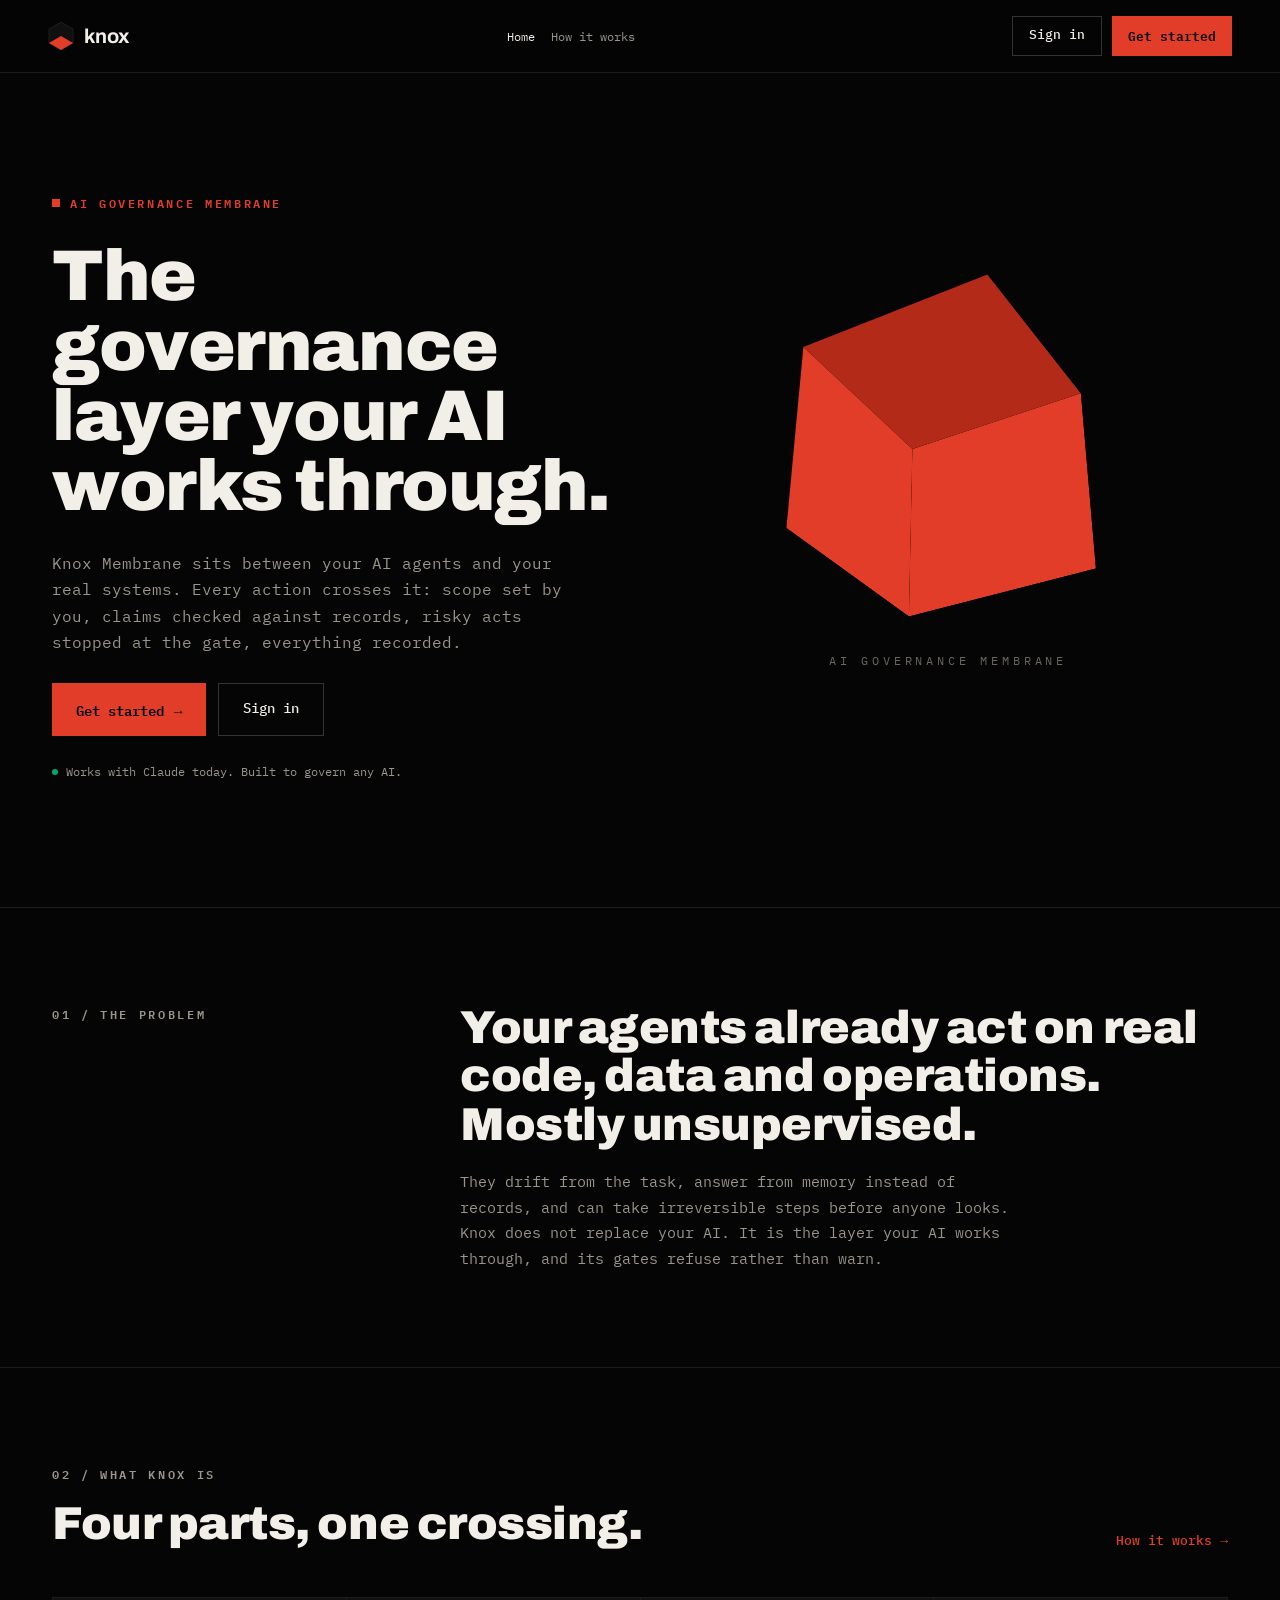
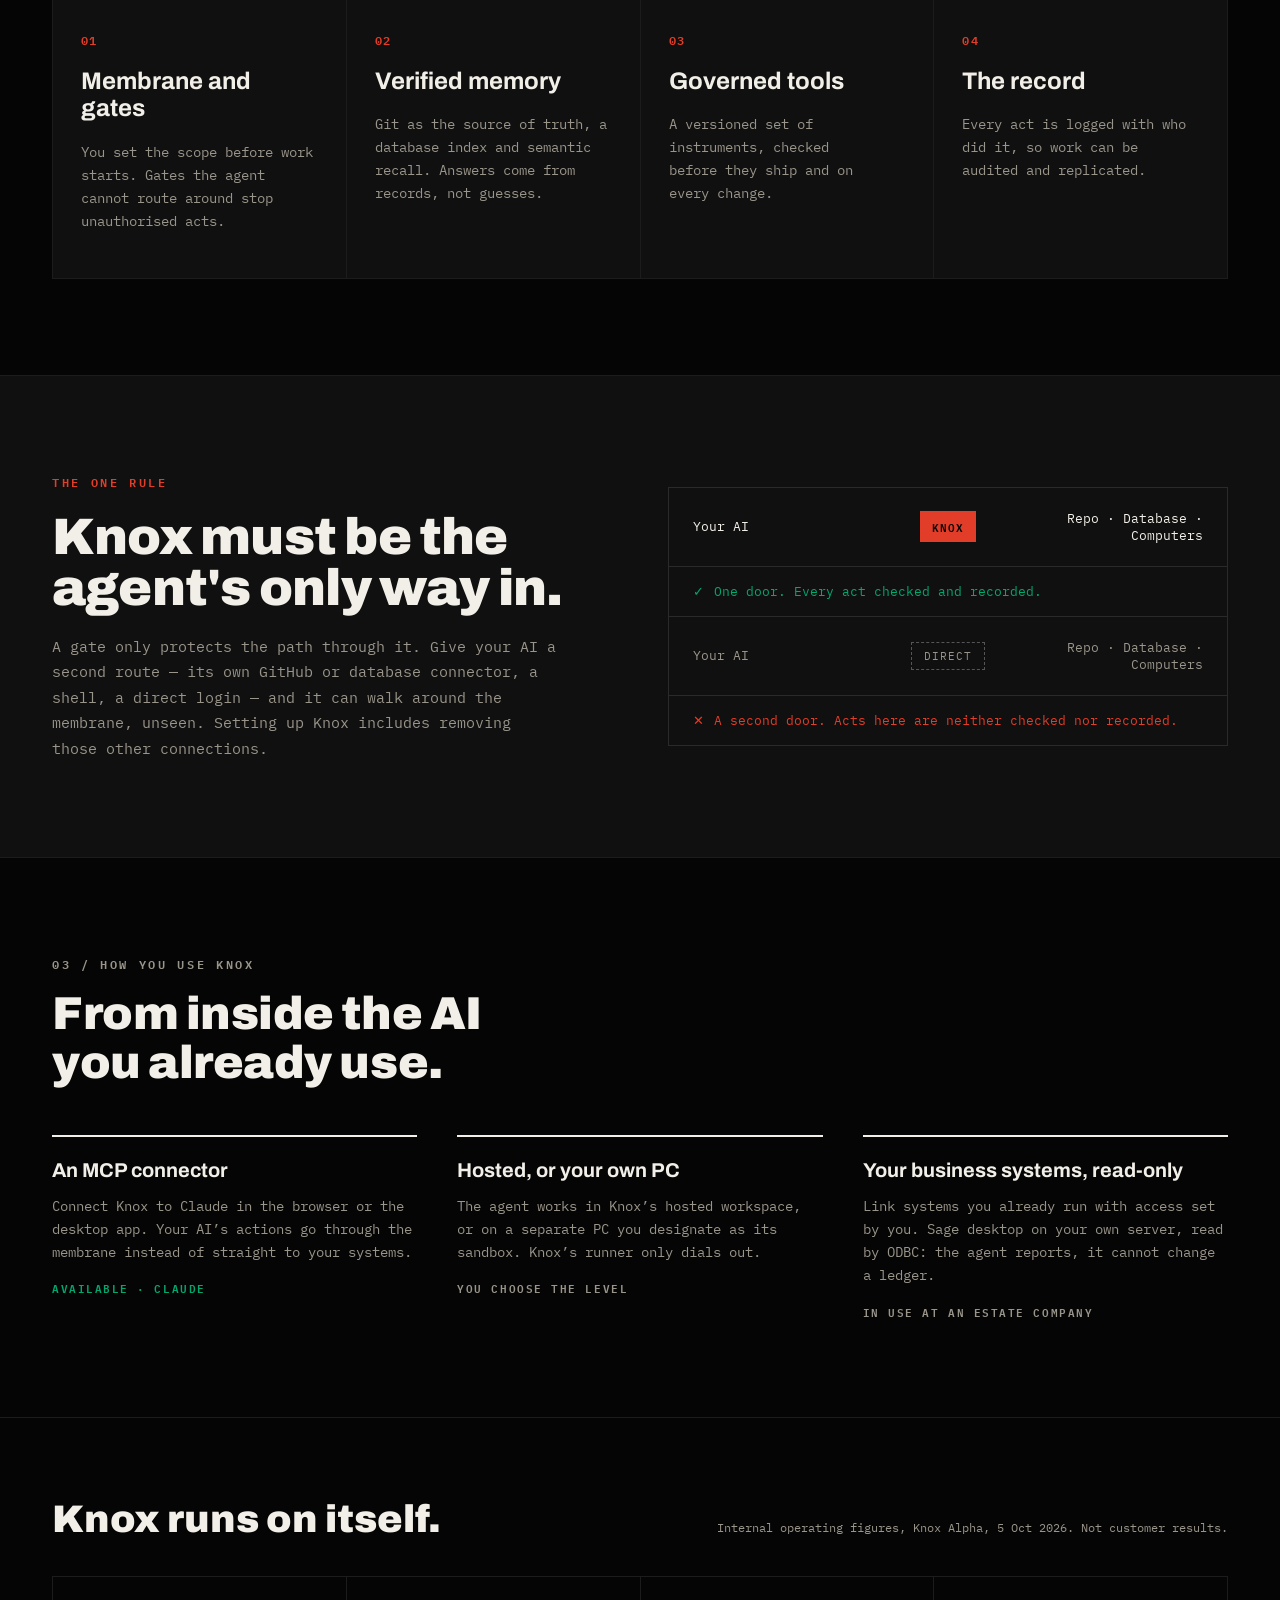
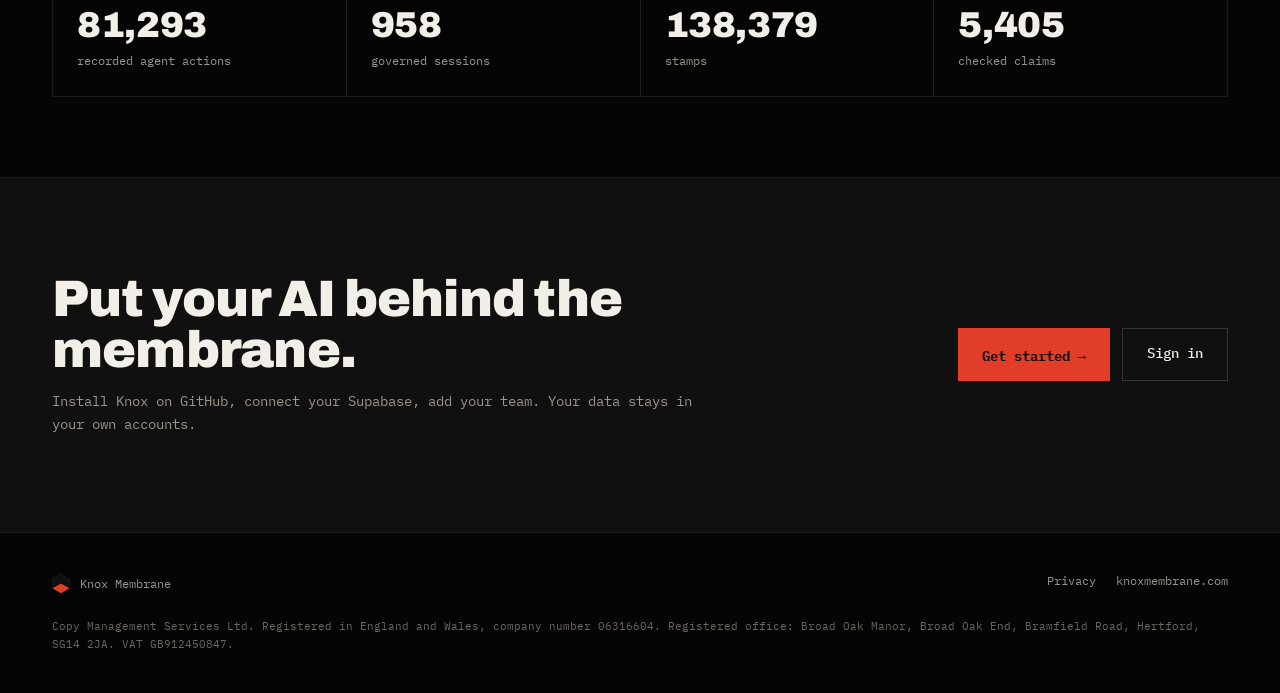
==== commit 2c95125a: "Add files via upload" ====
--- a/index.html
+++ b/index.html
@@ -209,6 +209,7 @@
       <span>Knox Membrane</span>
     </div>
     <div style="display:flex;gap:20px;flex-wrap:wrap">
+      <a href="/privacy.html" style="color:#9A958A" class="h1">Privacy</a>
       <span>knoxmembrane.com</span>
     </div>
     <div style="flex-basis:100%;font-size:11px;line-height:1.6;color:#6b675e">Copy Management Services Ltd. Registered in England and Wales, company number 06316604. Registered office: Broad Oak Manor, Broad Oak End, Bramfield Road, Hertford, SG14 2JA. VAT GB912450847.</div>
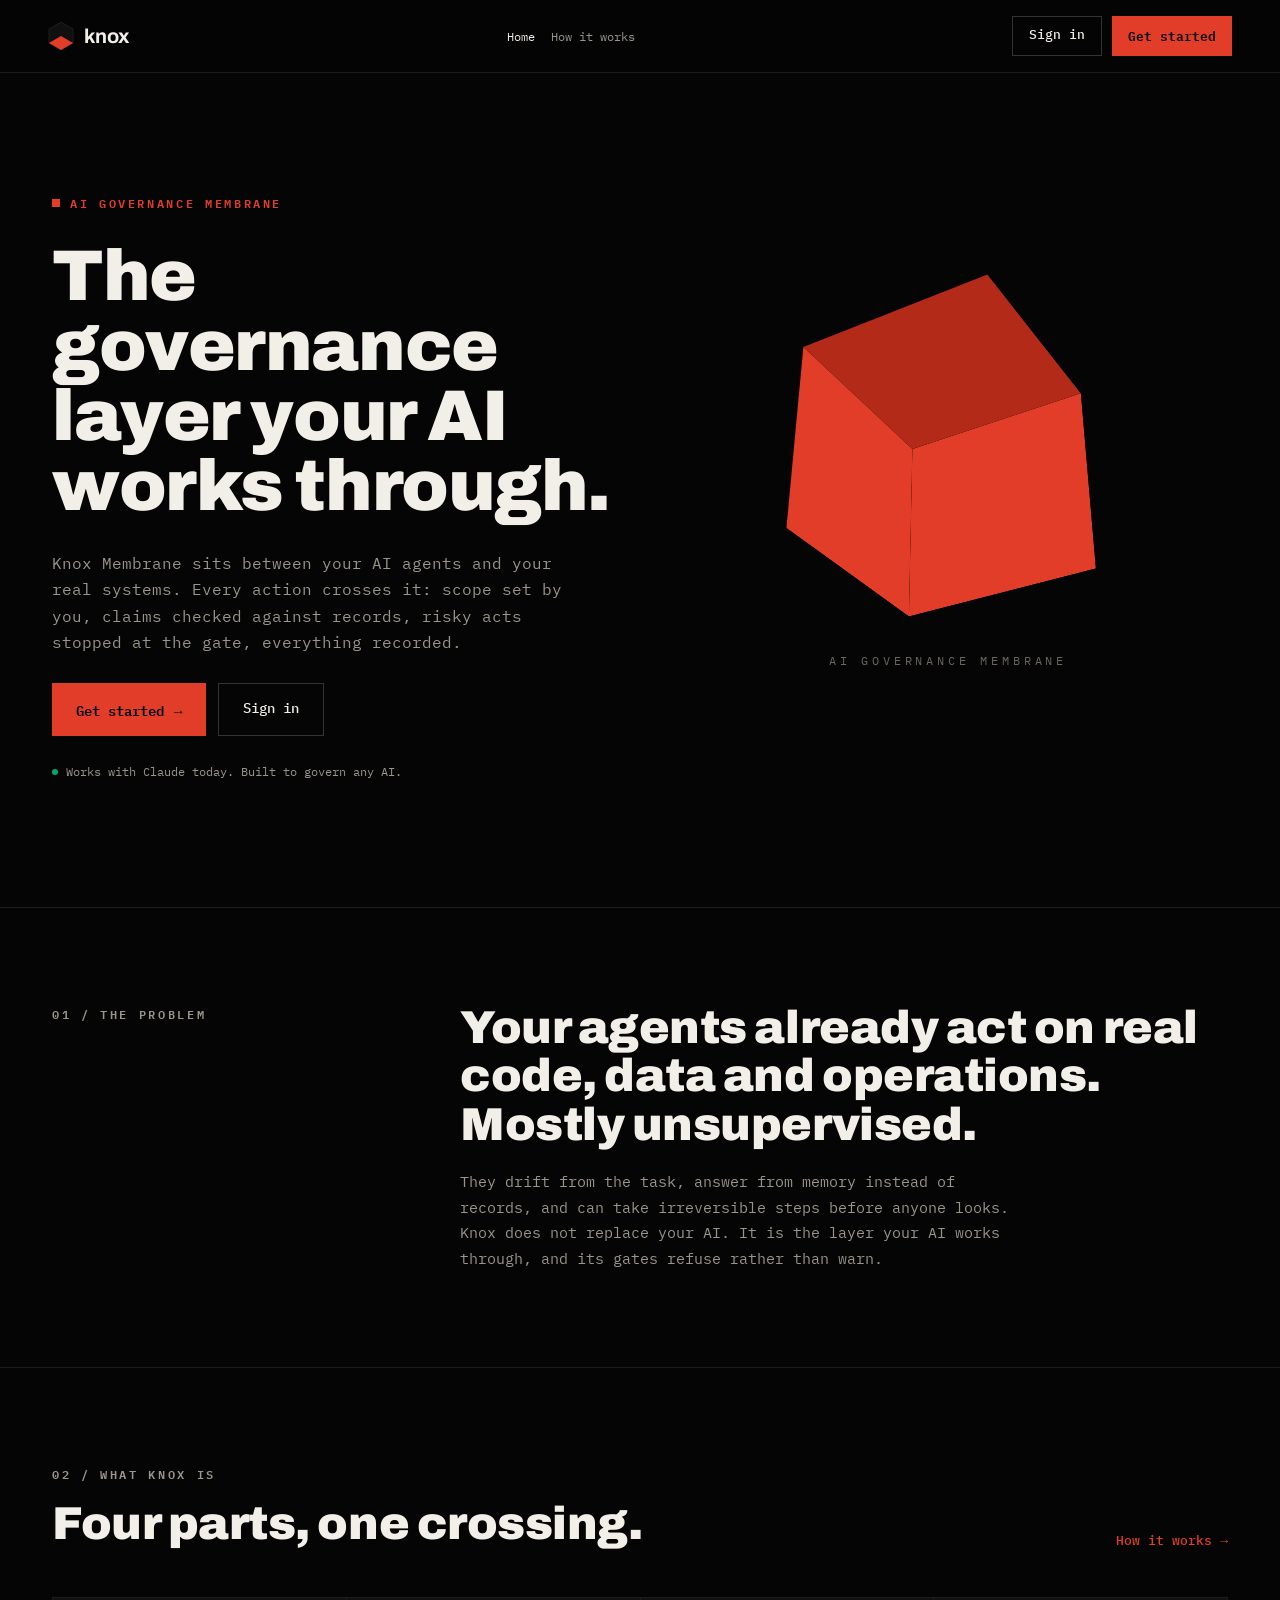
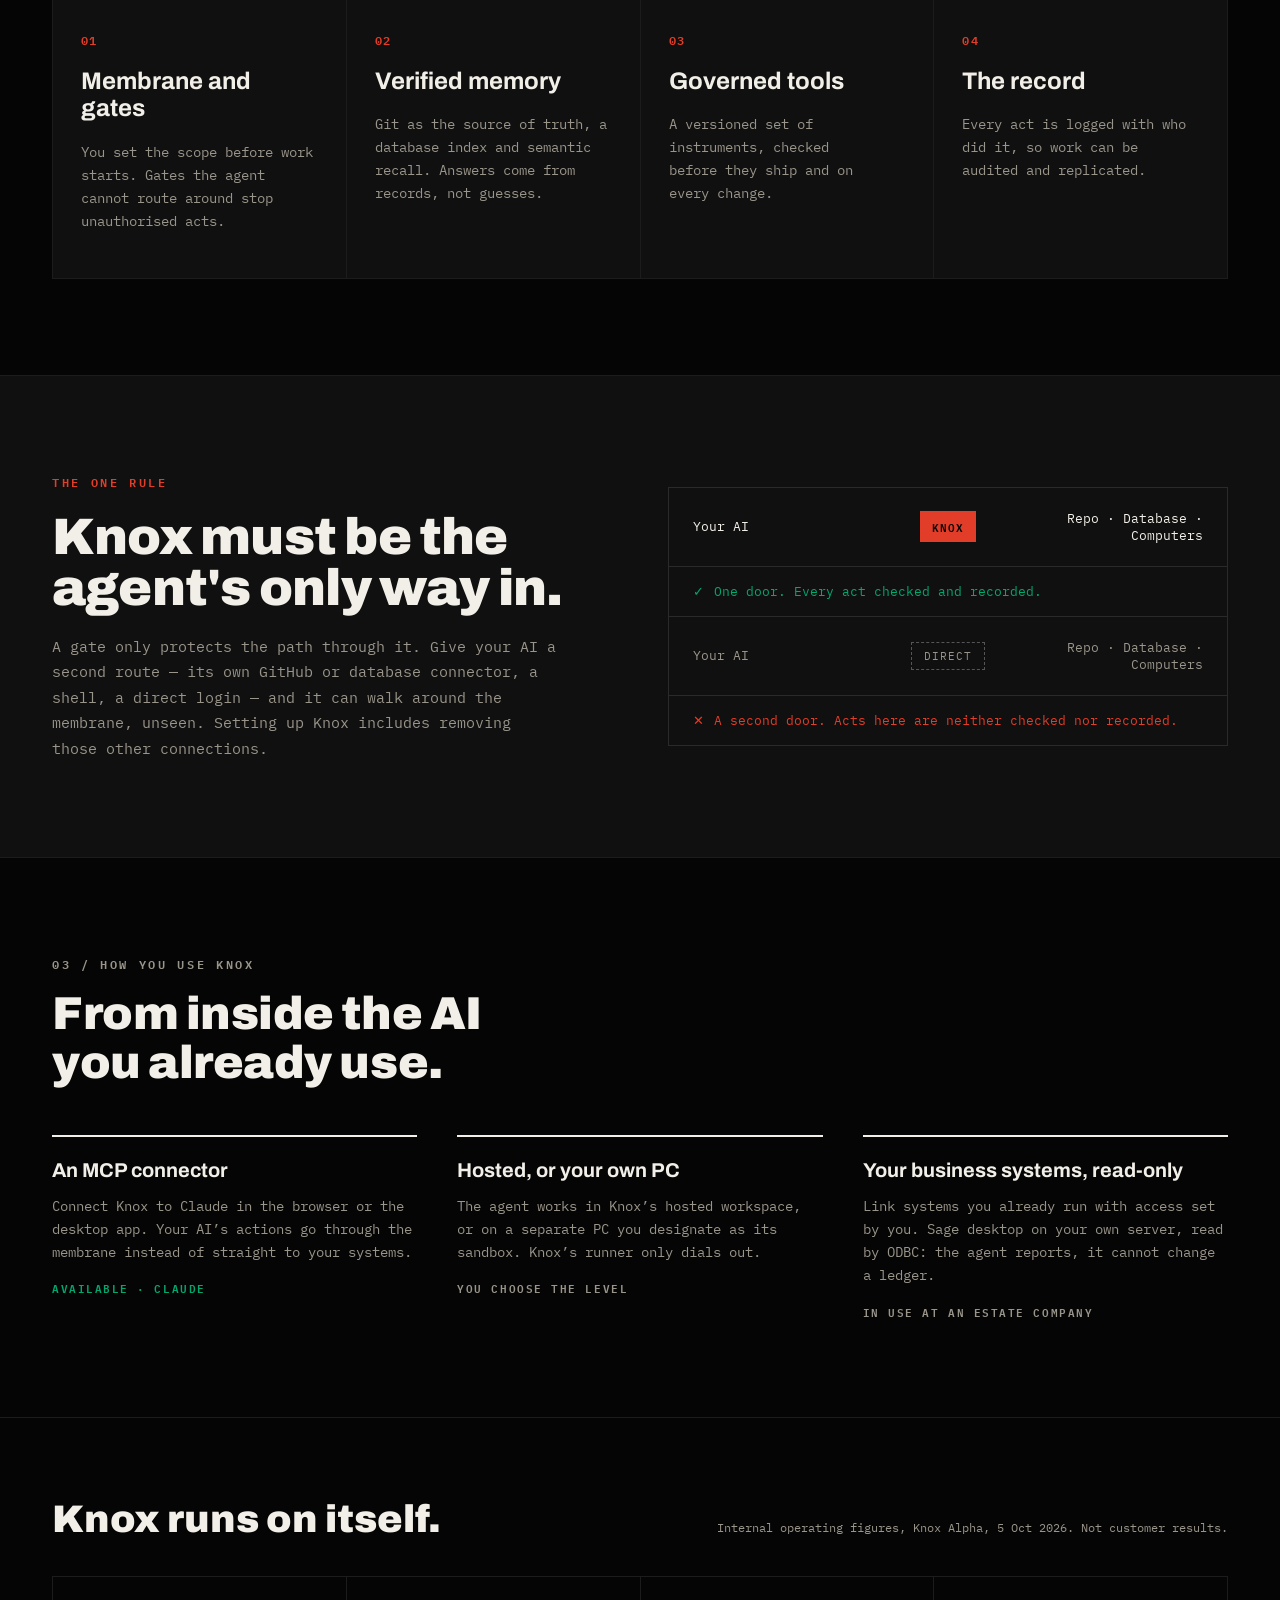
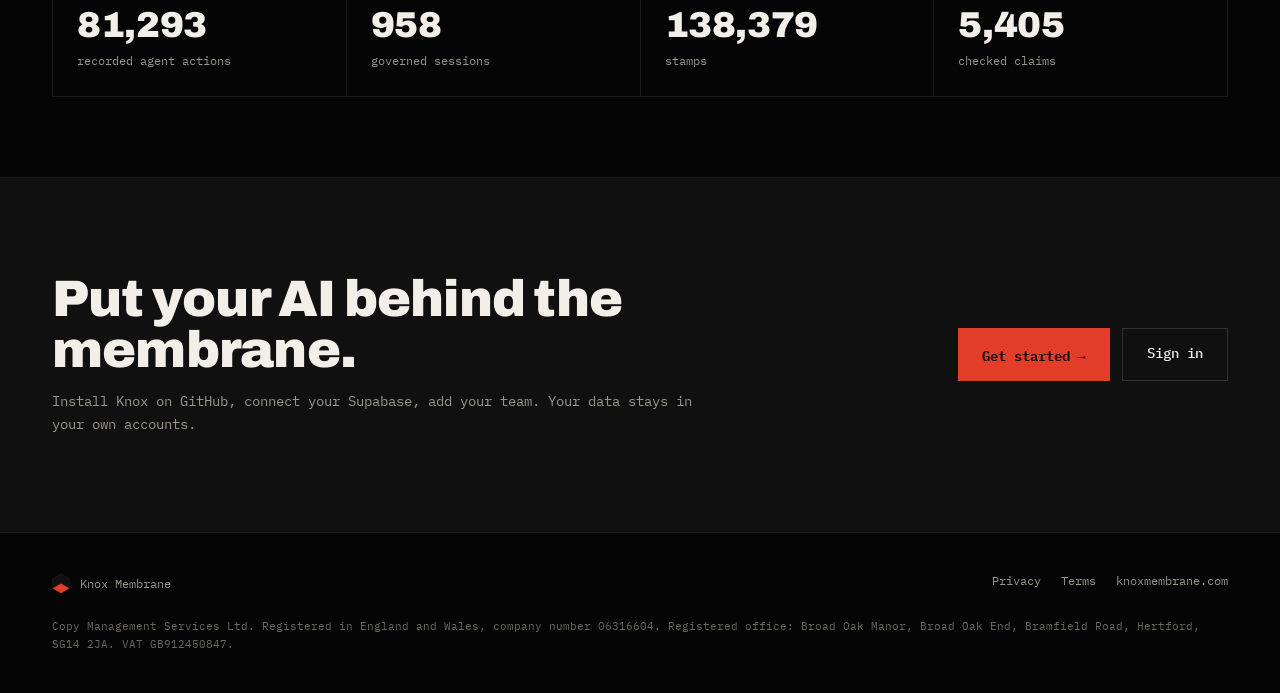
==== commit 284dd19b: "Add files via upload" ====
--- a/index.html
+++ b/index.html
@@ -210,6 +210,7 @@
     </div>
     <div style="display:flex;gap:20px;flex-wrap:wrap">
       <a href="/privacy.html" style="color:#9A958A" class="h1">Privacy</a>
+      <a href="/terms.html" style="color:#9A958A" class="h1">Terms</a>
       <span>knoxmembrane.com</span>
     </div>
     <div style="flex-basis:100%;font-size:11px;line-height:1.6;color:#6b675e">Copy Management Services Ltd. Registered in England and Wales, company number 06316604. Registered office: Broad Oak Manor, Broad Oak End, Bramfield Road, Hertford, SG14 2JA. VAT GB912450847.</div>
